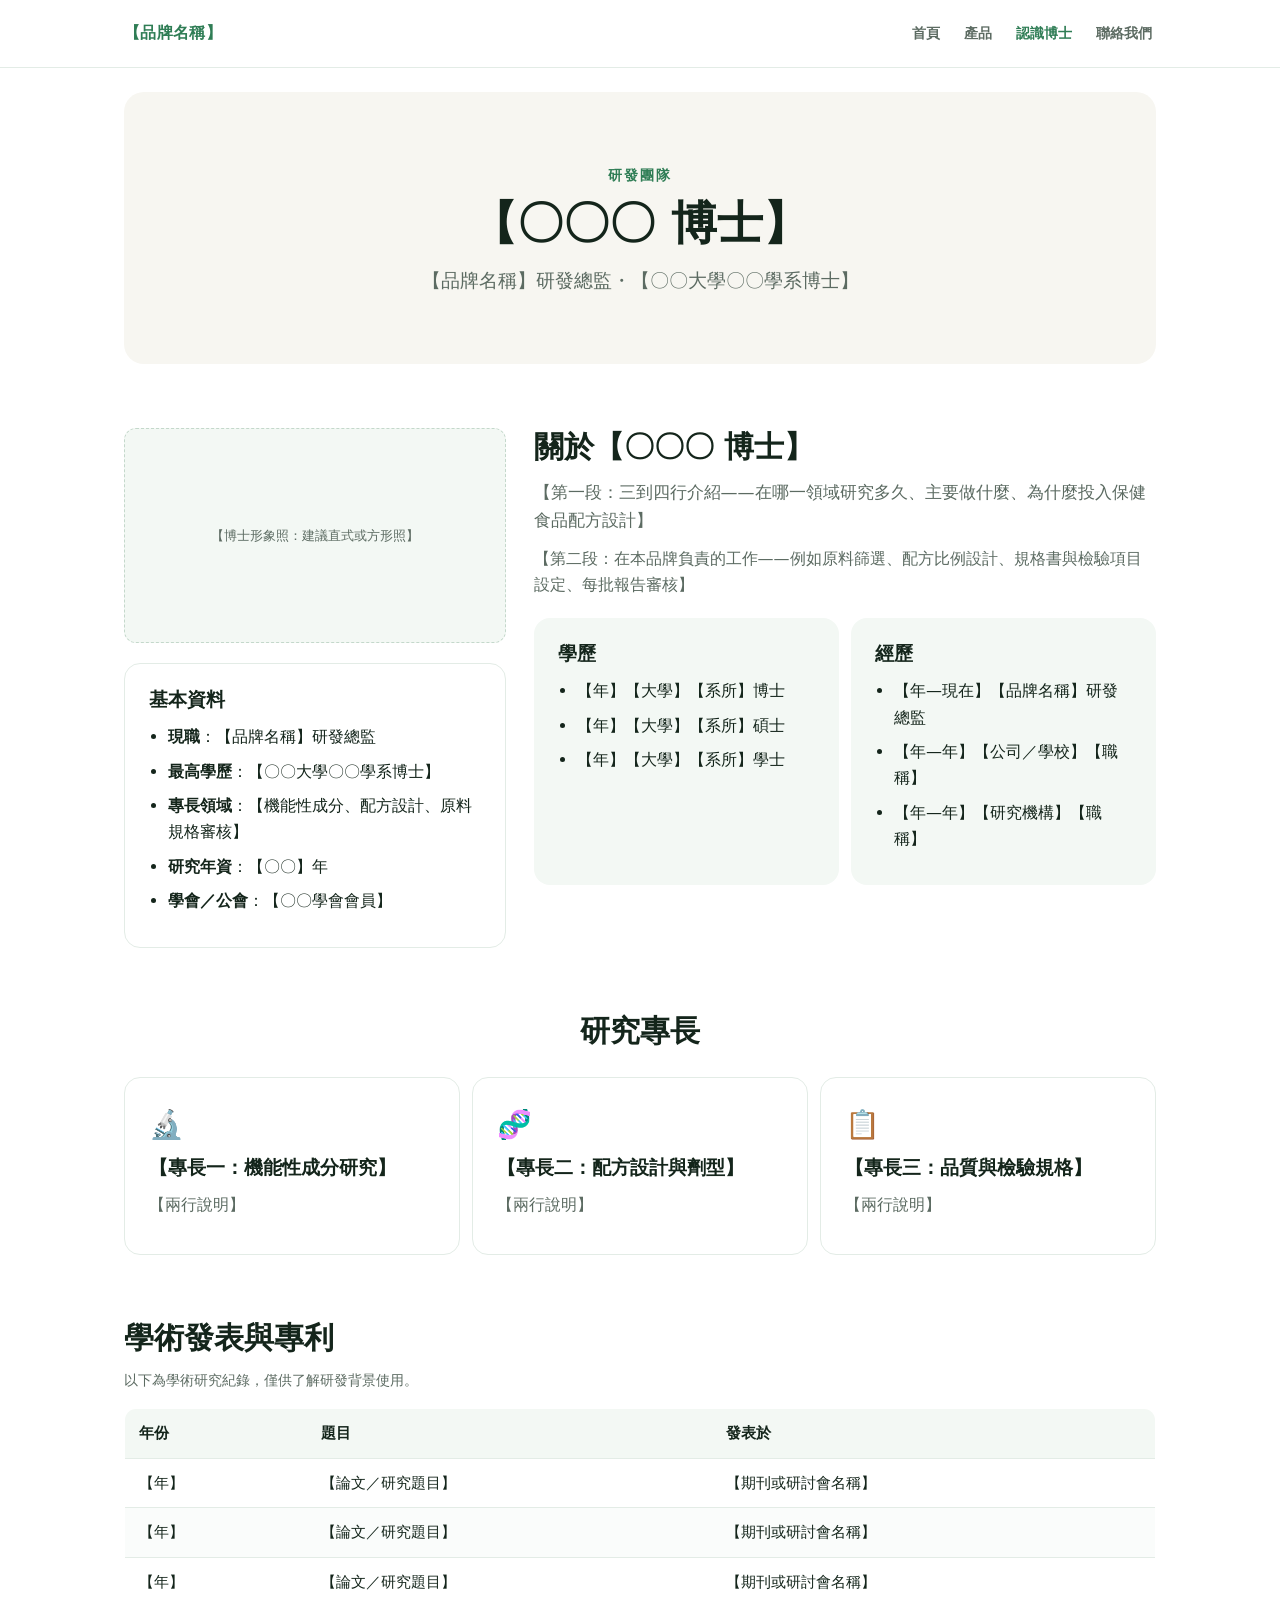
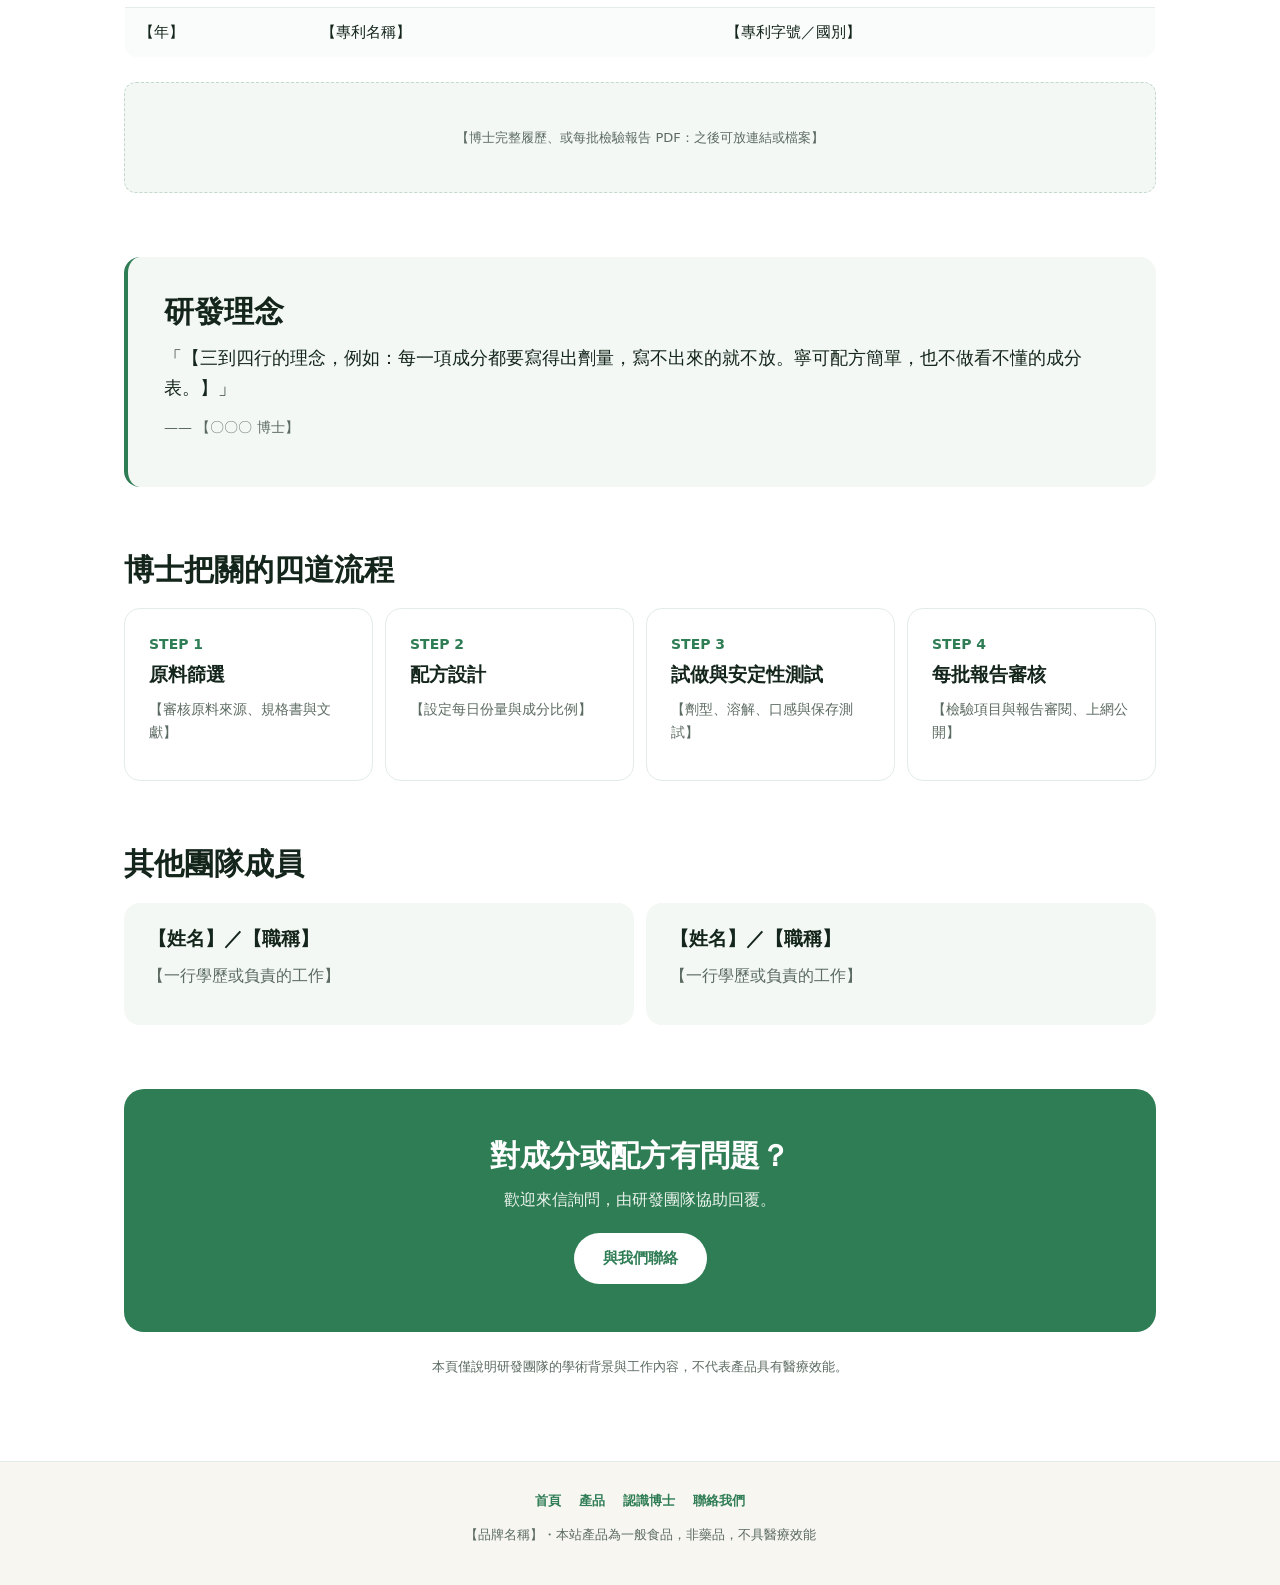
==== about/index.html @ d9c58784 "update page" ====
<!DOCTYPE html>
<html lang="zh-Hant">
<head>
  <meta charset="utf-8" />
  <meta name="viewport" content="width=device-width, initial-scale=1" />
  <title>【〇〇〇 博士】｜【品牌名稱】研發團隊</title>
  <meta name="description" content="認識研發總監與配方把關流程。" />
  <link rel="stylesheet" href="../assets/css/site.css" />
</head>
<body>
  <header class="site-header">
    <div class="site-header-inner">
      <a class="brand" href="../"><span>【品牌名稱】</span></a>
      <nav class="nav" aria-label="主要選單">
        <a href="../">首頁</a>
        <a href="../products/">產品</a>
        <a href="./" aria-current="page">認識博士</a>
        <a href="../contact/">聯絡我們</a>
      </nav>
    </div>
  </header>

  <main class="page">
    <section class="hero center" style="background:#f7f6f1">
      <p class="eyebrow">研發團隊</p>
      <h1>【〇〇〇 博士】</h1>
      <p class="lead">【品牌名稱】研發總監・【〇〇大學〇〇學系博士】</p>
    </section>

    <section class="section split-about split">
      <div>
        <div class="placeholder portrait">【博士形象照：建議直式或方形照】</div>
        <div class="card" style="margin-top:20px">
          <h3>基本資料</h3>
          <ul>
            <li><strong>現職</strong>：【品牌名稱】研發總監</li>
            <li><strong>最高學歷</strong>：【〇〇大學〇〇學系博士】</li>
            <li><strong>專長領域</strong>：【機能性成分、配方設計、原料規格審核】</li>
            <li><strong>研究年資</strong>：【〇〇】年</li>
            <li><strong>學會／公會</strong>：【〇〇學會會員】</li>
          </ul>
        </div>
      </div>
      <div>
        <h2>關於【〇〇〇 博士】</h2>
        <p class="muted" style="font-size:17px">【第一段：三到四行介紹——在哪一領域研究多久、主要做什麼、為什麼投入保健食品配方設計】</p>
        <p class="muted">【第二段：在本品牌負責的工作——例如原料篩選、配方比例設計、規格書與檢驗項目設定、每批報告審核】</p>
        <div class="grid-2" style="margin-top:20px">
          <div class="card-soft">
            <h3>學歷</h3>
            <ul>
              <li>【年】【大學】【系所】博士</li>
              <li>【年】【大學】【系所】碩士</li>
              <li>【年】【大學】【系所】學士</li>
            </ul>
          </div>
          <div class="card-soft">
            <h3>經歷</h3>
            <ul>
              <li>【年—現在】【品牌名稱】研發總監</li>
              <li>【年—年】【公司／學校】【職稱】</li>
              <li>【年—年】【研究機構】【職稱】</li>
            </ul>
          </div>
        </div>
      </div>
    </section>

    <section class="section">
      <div class="section-head">
        <h2>研究專長</h2>
      </div>
      <div class="grid-3">
        <article class="card">
          <p class="icon-lg">🔬</p>
          <h3>【專長一：機能性成分研究】</h3>
          <p class="muted">【兩行說明】</p>
        </article>
        <article class="card">
          <p class="icon-lg">🧬</p>
          <h3>【專長二：配方設計與劑型】</h3>
          <p class="muted">【兩行說明】</p>
        </article>
        <article class="card">
          <p class="icon-lg">📋</p>
          <h3>【專長三：品質與檢驗規格】</h3>
          <p class="muted">【兩行說明】</p>
        </article>
      </div>
    </section>

    <section class="section">
      <h2>學術發表與專利</h2>
      <p class="meta">以下為學術研究紀錄，僅供了解研發背景使用。</p>
      <div class="table-wrap">
        <table>
          <thead><tr><th>年份</th><th>題目</th><th>發表於</th></tr></thead>
          <tbody>
            <tr><td>【年】</td><td>【論文／研究題目】</td><td>【期刊或研討會名稱】</td></tr>
            <tr><td>【年】</td><td>【論文／研究題目】</td><td>【期刊或研討會名稱】</td></tr>
            <tr><td>【年】</td><td>【論文／研究題目】</td><td>【期刊或研討會名稱】</td></tr>
            <tr><td>【年】</td><td>【專利名稱】</td><td>【專利字號／國別】</td></tr>
          </tbody>
        </table>
      </div>
      <div class="placeholder">【博士完整履歷、或每批檢驗報告 PDF：之後可放連結或檔案】</div>
    </section>

    <section class="section idea">
      <h2>研發理念</h2>
      <blockquote>「【三到四行的理念，例如：每一項成分都要寫得出劑量，寫不出來的就不放。寧可配方簡單，也不做看不懂的成分表。】」</blockquote>
      <p class="meta">—— 【〇〇〇 博士】</p>
    </section>

    <section class="section">
      <h2>博士把關的四道流程</h2>
      <div class="grid-4" style="margin-top:20px">
        <article class="card">
          <p class="step-label">STEP 1</p>
          <h3>原料篩選</h3>
          <p class="meta">【審核原料來源、規格書與文獻】</p>
        </article>
        <article class="card">
          <p class="step-label">STEP 2</p>
          <h3>配方設計</h3>
          <p class="meta">【設定每日份量與成分比例】</p>
        </article>
        <article class="card">
          <p class="step-label">STEP 3</p>
          <h3>試做與安定性測試</h3>
          <p class="meta">【劑型、溶解、口感與保存測試】</p>
        </article>
        <article class="card">
          <p class="step-label">STEP 4</p>
          <h3>每批報告審核</h3>
          <p class="meta">【檢驗項目與報告審閱、上網公開】</p>
        </article>
      </div>
    </section>

    <section class="section">
      <h2>其他團隊成員</h2>
      <div class="grid-2" style="margin-top:20px">
        <article class="card-soft">
          <h3>【姓名】／【職稱】</h3>
          <p class="muted">【一行學歷或負責的工作】</p>
        </article>
        <article class="card-soft">
          <h3>【姓名】／【職稱】</h3>
          <p class="muted">【一行學歷或負責的工作】</p>
        </article>
      </div>
    </section>

    <section class="cta">
      <h2>對成分或配方有問題？</h2>
      <p>歡迎來信詢問，由研發團隊協助回覆。</p>
      <a class="btn btn-light" href="../contact/">與我們聯絡</a>
    </section>

    <p class="legal">本頁僅說明研發團隊的學術背景與工作內容，不代表產品具有醫療效能。</p>
  </main>

  <footer class="site-footer">
    <nav aria-label="頁尾選單">
      <a href="../">首頁</a>
      <a href="../products/">產品</a>
      <a href="./">認識博士</a>
      <a href="../contact/">聯絡我們</a>
    </nav>
    <p>【品牌名稱】・本站產品為一般食品，非藥品，不具醫療效能</p>
  </footer>
</body>
</html>
---- assets/css/site.css ----
:root {
  --green: #2f7d55;
  --green-soft: #e8f1ea;
  --text: #14251b;
  --muted: #5c6b62;
  --bg: #f3f8f4;
  --sand: #f7f6f1;
  --card: #ffffff;
  --border: #e3ece6;
  --dashed: #c4d8cb;
  --accent: #e0a33a;
  --white: #ffffff;
  --radius: 16px;
  --radius-lg: 20px;
  --max: 1080px;
}

* { box-sizing: border-box; }
html { scroll-behavior: smooth; }
body {
  margin: 0;
  font-family: system-ui, -apple-system, "Segoe UI", "Noto Sans TC", "PingFang TC", "Microsoft JhengHei", sans-serif;
  color: var(--text);
  background: var(--white);
  line-height: 1.65;
  font-size: 16px;
}
img { max-width: 100%; height: auto; display: block; }
a { color: var(--green); }

.site-header {
  position: sticky;
  top: 0;
  z-index: 50;
  background: rgba(255,255,255,0.92);
  backdrop-filter: blur(10px);
  border-bottom: 1px solid var(--border);
}
.site-header-inner {
  max-width: var(--max);
  margin: 0 auto;
  padding: 14px 24px;
  display: flex;
  align-items: center;
  justify-content: space-between;
  gap: 16px;
}
.brand {
  font-weight: 700;
  color: var(--text);
  text-decoration: none;
  letter-spacing: 0.02em;
}
.brand span { color: var(--green); }
.nav {
  display: flex;
  flex-wrap: wrap;
  gap: 8px 16px;
  justify-content: flex-end;
}
.nav a {
  text-decoration: none;
  color: var(--muted);
  font-weight: 600;
  font-size: 14px;
  padding: 8px 4px;
}
.nav a:hover,
.nav a[aria-current="page"] { color: var(--green); }

.page {
  max-width: var(--max);
  margin: 0 auto;
  padding: 24px 24px 72px;
}

.eyebrow {
  font-size: 14px;
  font-weight: 700;
  letter-spacing: 2px;
  color: var(--green);
  margin: 0 0 8px;
}
.center { text-align: center; }
.muted { color: var(--muted); }
.lead { font-size: 18px; color: var(--muted); }

h1, h2, h3 { line-height: 1.25; margin: 0 0 12px; }
h1 { font-size: clamp(32px, 5vw, 46px); color: var(--text); }
h2 { font-size: clamp(24px, 3.5vw, 30px); }
h3 { font-size: 19px; }
p { margin: 0 0 12px; }
ul { margin: 0; padding-left: 1.2em; }
li { margin: 0 0 8px; }

.hero {
  background: var(--bg);
  border-radius: var(--radius-lg);
  padding: 72px 24px 56px;
  margin-bottom: 48px;
}
.hero .lead { font-size: 19px; max-width: 42rem; margin-left: auto; margin-right: auto; }

.btn-row {
  display: flex;
  flex-wrap: wrap;
  gap: 12px;
  justify-content: center;
  margin: 24px 0 0;
}
.btn {
  display: inline-flex;
  align-items: center;
  justify-content: center;
  min-height: 44px;
  padding: 12px 28px;
  border-radius: 999px;
  text-decoration: none;
  font-weight: 700;
  font-size: 15px;
  border: 1px solid transparent;
  cursor: pointer;
  transition: transform .15s ease, background .15s ease;
}
.btn:hover { transform: translateY(-1px); }
.btn-primary {
  background: var(--green);
  color: var(--white);
}
.btn-primary:hover { background: #276b49; color: var(--white); }
.btn-outline {
  background: transparent;
  color: var(--green);
  border-color: var(--green);
}
.btn-outline:hover { background: var(--green-soft); }
.btn-light {
  background: var(--white);
  color: var(--green);
}

.trust-grid,
.grid-3,
.grid-4,
.grid-2 {
  display: grid;
  gap: 12px;
}
.trust-grid { grid-template-columns: repeat(4, 1fr); margin-top: 36px; }
.grid-3 { grid-template-columns: repeat(3, 1fr); }
.grid-4 { grid-template-columns: repeat(4, 1fr); }
.grid-2 { grid-template-columns: repeat(2, 1fr); }

.card {
  background: var(--card);
  border: 1px solid var(--border);
  border-radius: var(--radius);
  padding: 24px;
}
.card-soft {
  background: var(--bg);
  border: none;
  border-radius: var(--radius);
  padding: 24px;
}
.card-sand {
  background: var(--sand);
  border-radius: var(--radius-lg);
  padding: 36px;
}
.mini-card {
  background: var(--white);
  border: 1px solid var(--border);
  border-radius: 12px;
  padding: 18px 12px;
  text-align: center;
}
.mini-card .icon { font-size: 22px; margin: 0 0 8px; }
.mini-card p { margin: 0; font-size: 14px; font-weight: 600; }

.section { margin: 64px 0; }
.section-head { text-align: center; margin-bottom: 28px; }
.section-head p { margin: 0 auto; max-width: 36rem; }

.icon-lg { font-size: 28px; margin: 0 0 8px; }
.price {
  color: var(--green);
  font-size: 18px;
  font-weight: 700;
  margin: 12px 0;
}
.price-lg { font-size: 20px; }
.meta { font-size: 14px; color: var(--muted); }

.placeholder {
  background: var(--bg);
  border: 1px dashed var(--dashed);
  border-radius: 12px;
  padding: 44px 16px;
  text-align: center;
  color: var(--muted);
  font-size: 13px;
  margin-bottom: 16px;
}
.placeholder.tall { padding: 72px 16px; }
.placeholder.portrait { padding: 96px 16px; }

.split {
  display: grid;
  grid-template-columns: 0.9fr 1.1fr;
  gap: 28px;
  align-items: center;
}
.split-reverse { grid-template-columns: 1.1fr 0.9fr; }
.split-about { grid-template-columns: 0.38fr 0.62fr; align-items: start; }
.split-contact { grid-template-columns: 0.58fr 0.42fr; align-items: start; }

.quote-box {
  background: var(--white);
  border-left: 4px solid var(--green);
  border-radius: 12px;
  padding: 18px 22px;
  margin: 18px 0;
}
.quote-box p { margin: 0; font-size: 17px; }

.cta {
  background: var(--green);
  color: var(--white);
  border-radius: var(--radius-lg);
  padding: 48px 24px;
  text-align: center;
}
.cta h2 { color: var(--white); }
.cta p { color: #e8f1ea; margin: 0 auto 20px; max-width: 32rem; }

.note {
  background: var(--sand);
  border-left: 4px solid var(--accent);
  border-radius: 14px;
  padding: 26px 30px;
}
.idea {
  background: var(--bg);
  border-left: 4px solid var(--green);
  border-radius: 16px;
  padding: 36px;
}
.idea blockquote {
  margin: 0 0 12px;
  font-size: 18px;
  line-height: 1.7;
  border: 0;
  padding: 0;
}

table {
  width: 100%;
  border-collapse: collapse;
  overflow: hidden;
  border-radius: 12px;
  border: 1px solid var(--border);
  background: var(--white);
  font-size: 15px;
}
th, td {
  padding: 12px 14px;
  border-bottom: 1px solid var(--border);
  text-align: left;
  vertical-align: top;
}
th {
  background: var(--bg);
  color: var(--text);
  font-weight: 700;
}
tr:nth-child(even) td { background: #fafcfb; }
tr:last-child td { border-bottom: none; }
.table-wrap { overflow-x: auto; margin: 16px 0 24px; }

details {
  border: 1px solid var(--border);
  border-radius: 12px;
  padding: 16px 20px;
  background: var(--white);
  margin-bottom: 12px;
}
summary {
  cursor: pointer;
  font-weight: 700;
  list-style: none;
}
summary::-webkit-details-marker { display: none; }
summary::after {
  content: "+";
  float: right;
  color: var(--green);
}
details[open] summary::after { content: "–"; }
details p { margin-top: 12px; color: var(--muted); }

.form-card { padding: 28px; }
.form-grid { display: grid; gap: 14px; }
label {
  display: grid;
  gap: 6px;
  font-size: 14px;
  font-weight: 600;
  color: var(--text);
}
input, select, textarea {
  width: 100%;
  min-height: 44px;
  padding: 10px 12px;
  border: 1px solid var(--border);
  border-radius: 10px;
  font: inherit;
  color: var(--text);
  background: var(--white);
}
textarea { min-height: 120px; resize: vertical; }
input:focus, select:focus, textarea:focus {
  outline: 2px solid rgba(47,125,85,.25);
  border-color: var(--green);
}
.form-hint {
  font-size: 13px;
  color: var(--muted);
  font-weight: 400;
  margin-top: 4px;
}

.step-label {
  color: var(--green);
  font-size: 14px;
  font-weight: 700;
  margin: 0 0 6px;
}
.legal {
  text-align: center;
  font-size: 13px;
  color: var(--muted);
  margin-top: 24px;
}

.site-footer {
  border-top: 1px solid var(--border);
  background: var(--sand);
  padding: 28px 24px;
  text-align: center;
  color: var(--muted);
  font-size: 13px;
}
.site-footer a { color: var(--green); text-decoration: none; font-weight: 600; }
.site-footer nav {
  display: flex;
  flex-wrap: wrap;
  gap: 12px 18px;
  justify-content: center;
  margin-bottom: 12px;
}

@media (max-width: 900px) {
  .trust-grid,
  .grid-3,
  .grid-4,
  .split,
  .split-reverse,
  .split-about,
  .split-contact {
    grid-template-columns: 1fr;
  }
  .grid-2 { grid-template-columns: 1fr; }
}

@media (max-width: 640px) {
  .site-header-inner { flex-direction: column; align-items: flex-start; }
  .nav { justify-content: flex-start; }
  .hero { padding: 48px 18px 40px; }
  .page { padding: 16px 16px 56px; }
  .card-sand, .idea, .note { padding: 24px 18px; }
  .btn-row { justify-content: stretch; }
  .btn { width: 100%; }
}

@media (prefers-reduced-motion: reduce) {
  html { scroll-behavior: auto; }
  .btn { transition: none; }
}
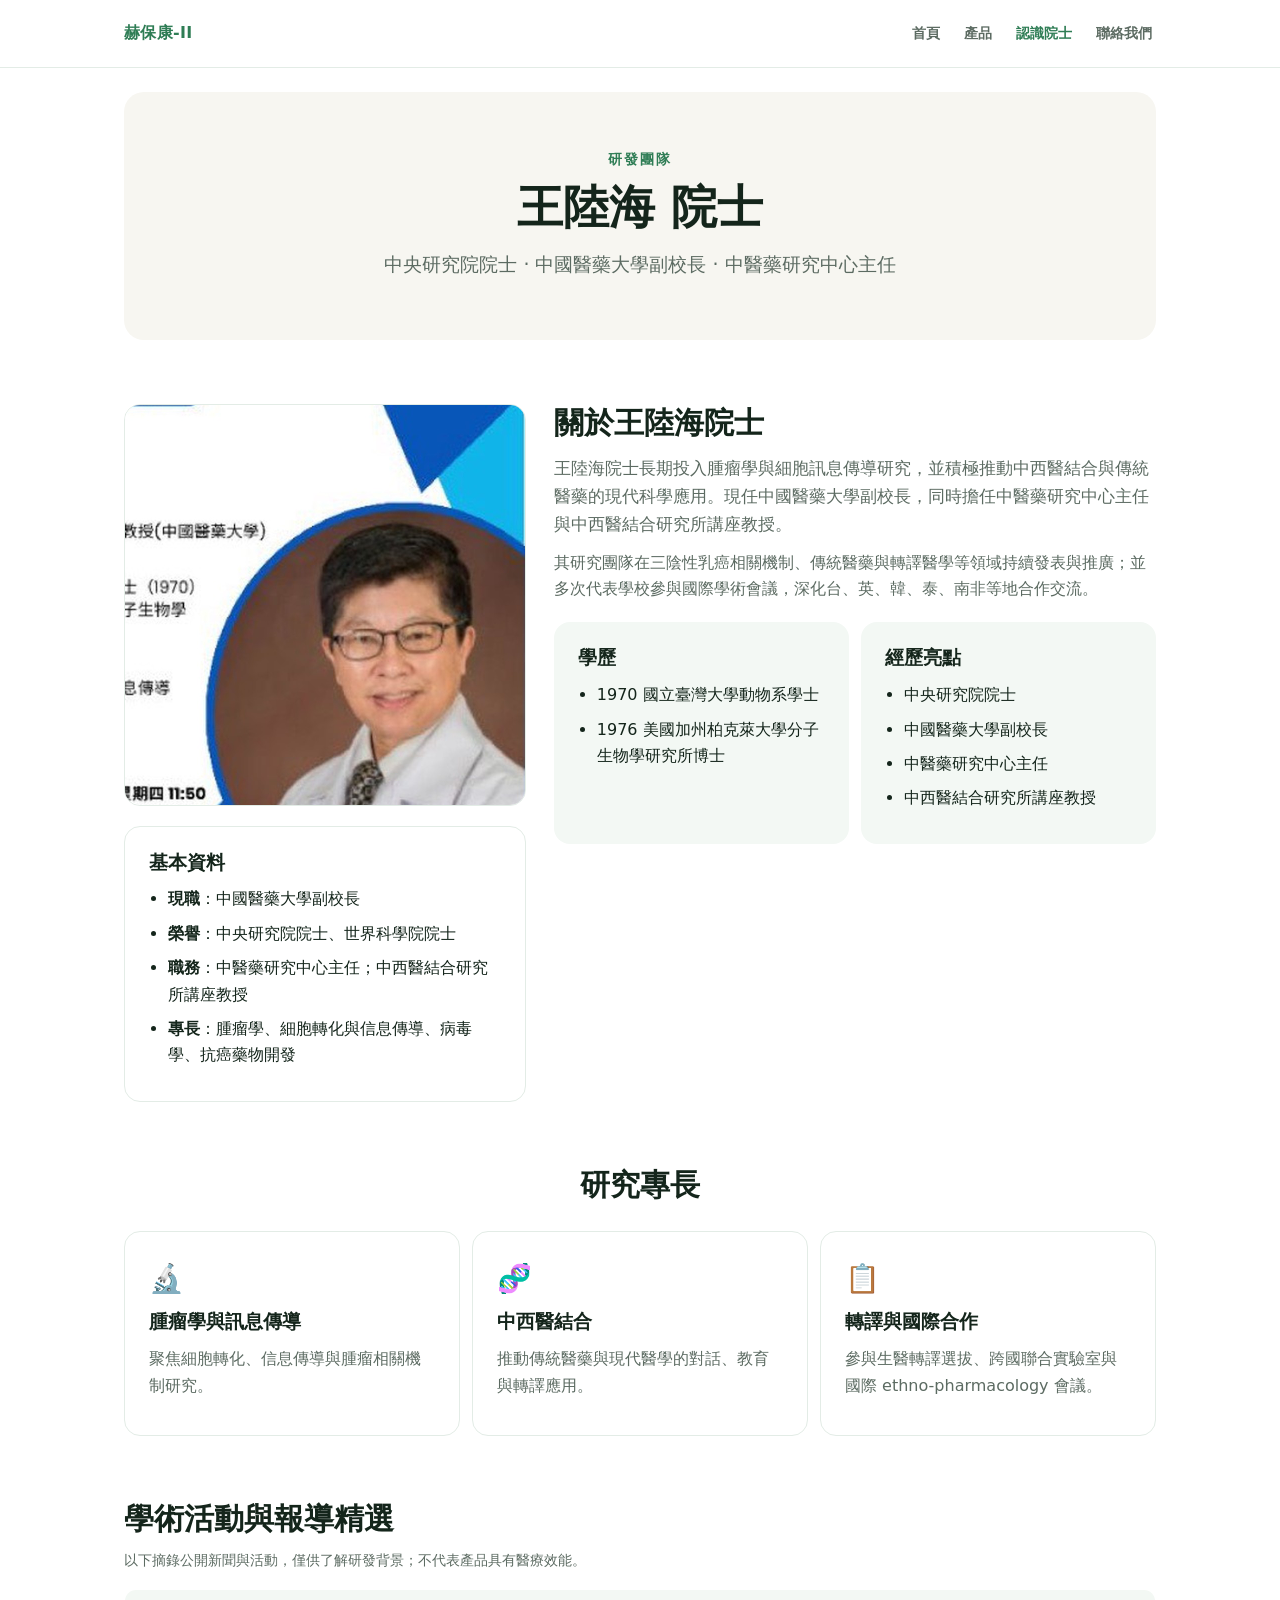
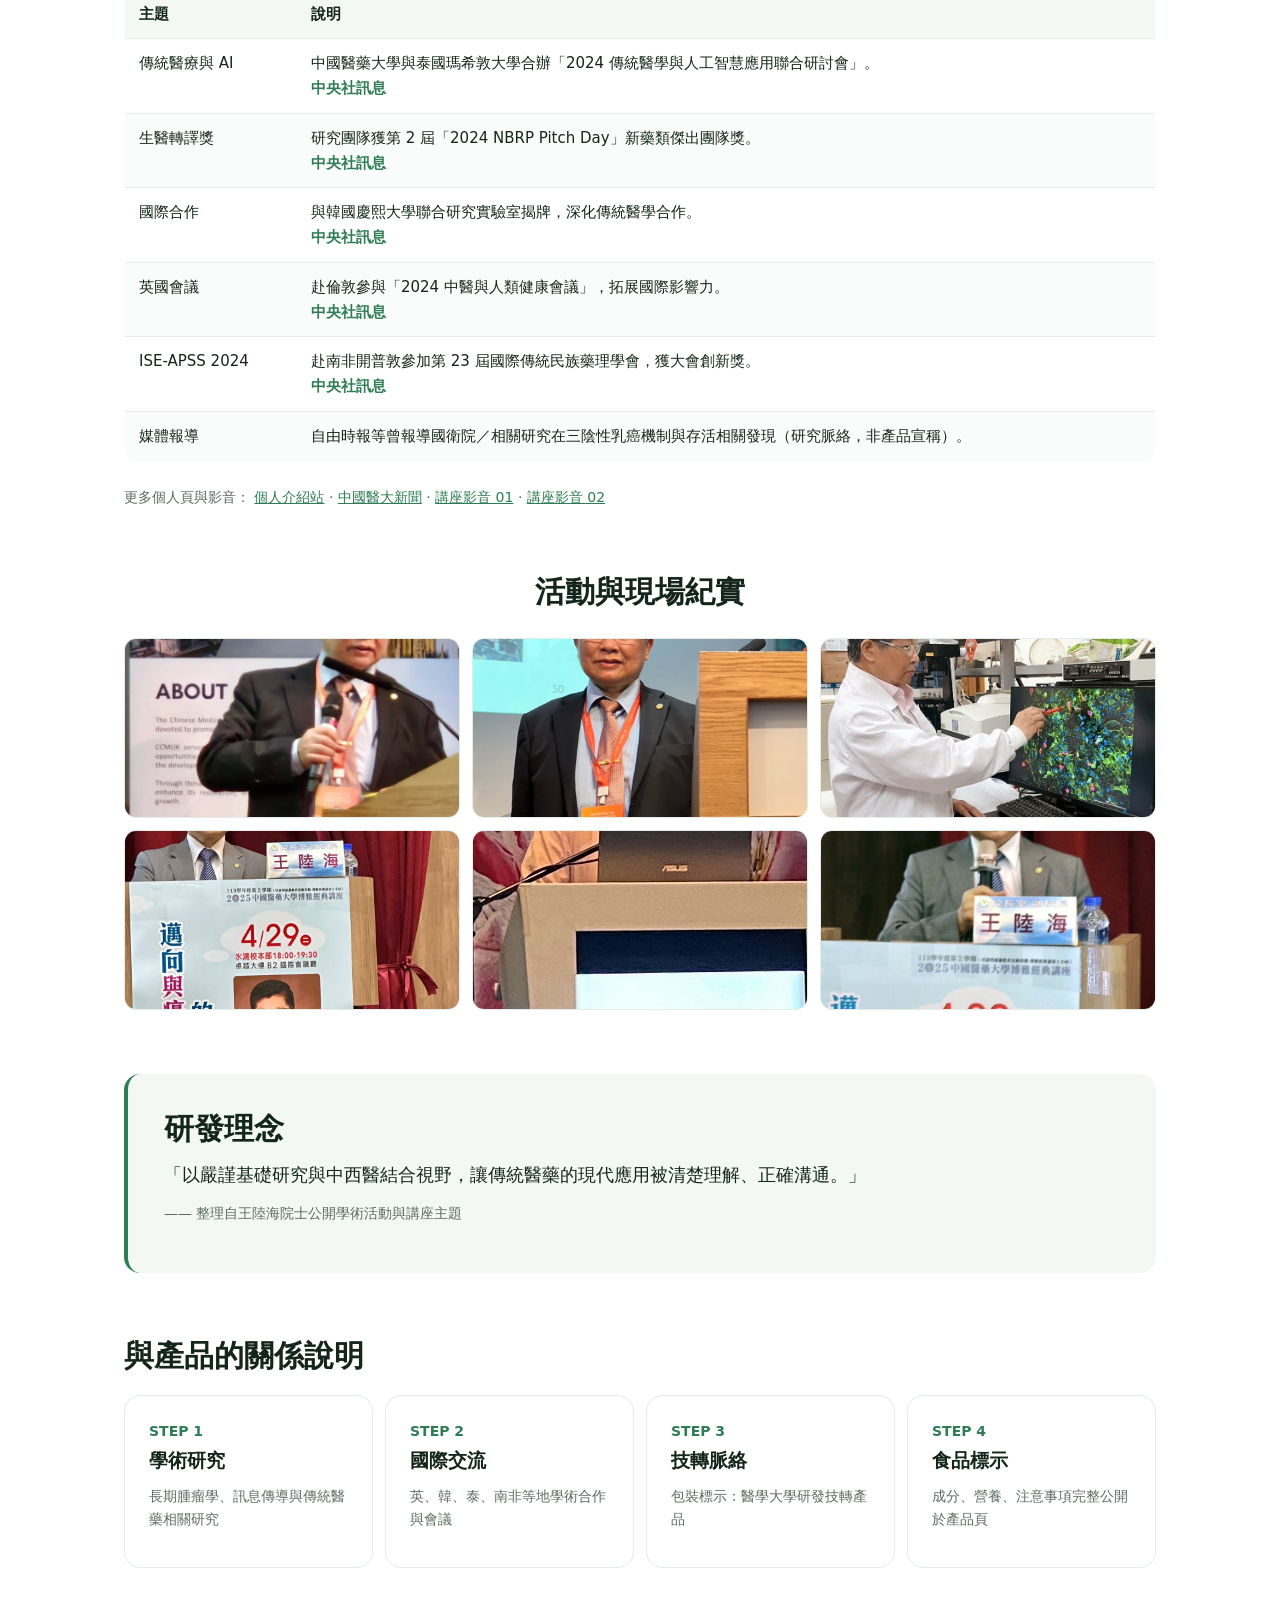
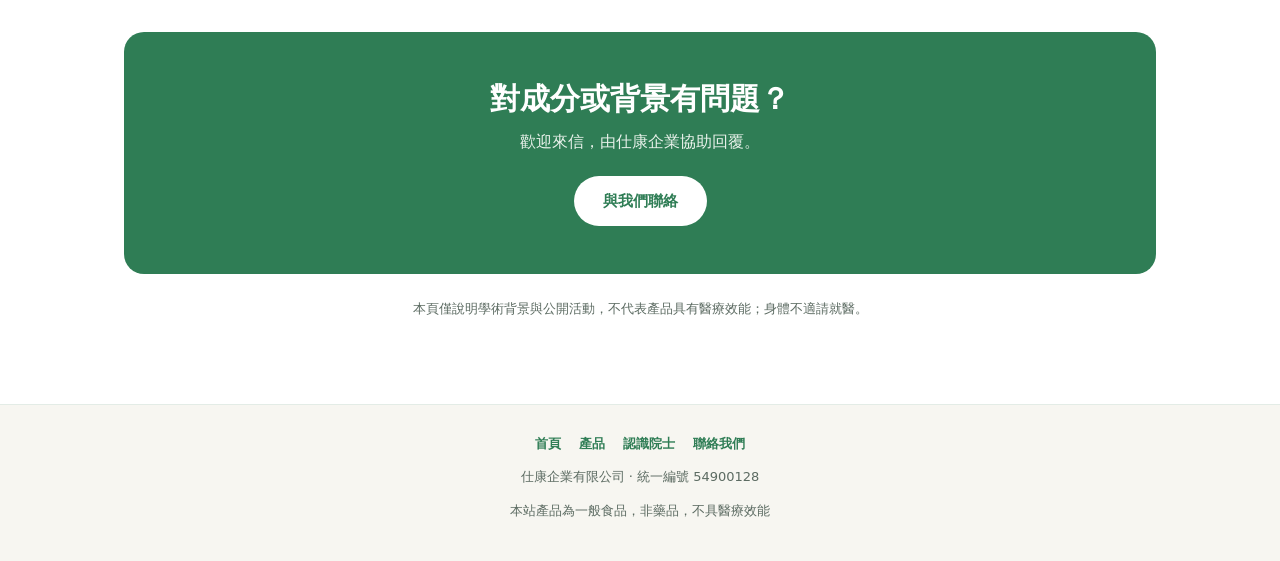
==== commit 4c0d60b5: "update site" ====
--- a/about/index.html
+++ b/about/index.html
@@ -3,18 +3,18 @@
 <head>
   <meta charset="utf-8" />
   <meta name="viewport" content="width=device-width, initial-scale=1" />
-  <title>【〇〇〇 博士】｜【品牌名稱】研發團隊</title>
-  <meta name="description" content="認識研發總監與配方把關流程。" />
+  <title>王陸海院士｜赫保康-II 研發背景</title>
+  <meta name="description" content="認識中央研究院院士、中國醫藥大學副校長王陸海：學經歷、專長與國際學術交流。" />
   <link rel="stylesheet" href="../assets/css/site.css" />
 </head>
 <body>
   <header class="site-header">
     <div class="site-header-inner">
-      <a class="brand" href="../"><span>【品牌名稱】</span></a>
+      <a class="brand" href="../"><span>赫保康-II</span></a>
       <nav class="nav" aria-label="主要選單">
         <a href="../">首頁</a>
         <a href="../products/">產品</a>
-        <a href="./" aria-current="page">認識博士</a>
+        <a href="./" aria-current="page">認識院士</a>
         <a href="../contact/">聯絡我們</a>
       </nav>
     </div>
@@ -23,43 +23,42 @@
   <main class="page">
     <section class="hero center" style="background:#f7f6f1">
       <p class="eyebrow">研發團隊</p>
-      <h1>【〇〇〇 博士】</h1>
-      <p class="lead">【品牌名稱】研發總監・【〇〇大學〇〇學系博士】</p>
+      <h1>王陸海 院士</h1>
+      <p class="lead">中央研究院院士 · 中國醫藥大學副校長 · 中醫藥研究中心主任</p>
     </section>
 
     <section class="section split-about split">
       <div>
-        <div class="placeholder portrait">【博士形象照：建議直式或方形照】</div>
+        <img class="avatar" src="../assets/images/wang-headshot.jpg" alt="王陸海院士肖像" />
         <div class="card" style="margin-top:20px">
           <h3>基本資料</h3>
           <ul>
-            <li><strong>現職</strong>：【品牌名稱】研發總監</li>
-            <li><strong>最高學歷</strong>：【〇〇大學〇〇學系博士】</li>
-            <li><strong>專長領域</strong>：【機能性成分、配方設計、原料規格審核】</li>
-            <li><strong>研究年資</strong>：【〇〇】年</li>
-            <li><strong>學會／公會</strong>：【〇〇學會會員】</li>
+            <li><strong>現職</strong>：中國醫藥大學副校長</li>
+            <li><strong>榮譽</strong>：中央研究院院士、世界科學院院士</li>
+            <li><strong>職務</strong>：中醫藥研究中心主任；中西醫結合研究所講座教授</li>
+            <li><strong>專長</strong>：腫瘤學、細胞轉化與信息傳導、病毒學、抗癌藥物開發</li>
           </ul>
         </div>
       </div>
       <div>
-        <h2>關於【〇〇〇 博士】</h2>
-        <p class="muted" style="font-size:17px">【第一段：三到四行介紹——在哪一領域研究多久、主要做什麼、為什麼投入保健食品配方設計】</p>
-        <p class="muted">【第二段：在本品牌負責的工作——例如原料篩選、配方比例設計、規格書與檢驗項目設定、每批報告審核】</p>
+        <h2>關於王陸海院士</h2>
+        <p class="muted" style="font-size:17px">王陸海院士長期投入腫瘤學與細胞訊息傳導研究，並積極推動中西醫結合與傳統醫藥的現代科學應用。現任中國醫藥大學副校長，同時擔任中醫藥研究中心主任與中西醫結合研究所講座教授。</p>
+        <p class="muted">其研究團隊在三陰性乳癌相關機制、傳統醫藥與轉譯醫學等領域持續發表與推廣；並多次代表學校參與國際學術會議，深化台、英、韓、泰、南非等地合作交流。</p>
         <div class="grid-2" style="margin-top:20px">
           <div class="card-soft">
             <h3>學歷</h3>
             <ul>
-              <li>【年】【大學】【系所】博士</li>
-              <li>【年】【大學】【系所】碩士</li>
-              <li>【年】【大學】【系所】學士</li>
+              <li>1970 國立臺灣大學動物系學士</li>
+              <li>1976 美國加州柏克萊大學分子生物學研究所博士</li>
             </ul>
           </div>
           <div class="card-soft">
-            <h3>經歷</h3>
+            <h3>經歷亮點</h3>
             <ul>
-              <li>【年—現在】【品牌名稱】研發總監</li>
-              <li>【年—年】【公司／學校】【職稱】</li>
-              <li>【年—年】【研究機構】【職稱】</li>
+              <li>中央研究院院士</li>
+              <li>中國醫藥大學副校長</li>
+              <li>中醫藥研究中心主任</li>
+              <li>中西醫結合研究所講座教授</li>
             </ul>
           </div>
         </div>
@@ -73,102 +72,126 @@
       <div class="grid-3">
         <article class="card">
           <p class="icon-lg">🔬</p>
-          <h3>【專長一：機能性成分研究】</h3>
-          <p class="muted">【兩行說明】</p>
+          <h3>腫瘤學與訊息傳導</h3>
+          <p class="muted">聚焦細胞轉化、信息傳導與腫瘤相關機制研究。</p>
         </article>
         <article class="card">
           <p class="icon-lg">🧬</p>
-          <h3>【專長二：配方設計與劑型】</h3>
-          <p class="muted">【兩行說明】</p>
+          <h3>中西醫結合</h3>
+          <p class="muted">推動傳統醫藥與現代醫學的對話、教育與轉譯應用。</p>
         </article>
         <article class="card">
           <p class="icon-lg">📋</p>
-          <h3>【專長三：品質與檢驗規格】</h3>
-          <p class="muted">【兩行說明】</p>
+          <h3>轉譯與國際合作</h3>
+          <p class="muted">參與生醫轉譯選拔、跨國聯合實驗室與國際 ethno-pharmacology 會議。</p>
         </article>
       </div>
     </section>
 
     <section class="section">
-      <h2>學術發表與專利</h2>
-      <p class="meta">以下為學術研究紀錄，僅供了解研發背景使用。</p>
+      <h2>學術活動與報導精選</h2>
+      <p class="meta">以下摘錄公開新聞與活動，僅供了解研發背景；不代表產品具有醫療效能。</p>
       <div class="table-wrap">
-        <table>
-          <thead><tr><th>年份</th><th>題目</th><th>發表於</th></tr></thead>
+        <table class="news-list">
+          <thead><tr><th>主題</th><th>說明</th></tr></thead>
           <tbody>
-            <tr><td>【年】</td><td>【論文／研究題目】</td><td>【期刊或研討會名稱】</td></tr>
-            <tr><td>【年】</td><td>【論文／研究題目】</td><td>【期刊或研討會名稱】</td></tr>
-            <tr><td>【年】</td><td>【論文／研究題目】</td><td>【期刊或研討會名稱】</td></tr>
-            <tr><td>【年】</td><td>【專利名稱】</td><td>【專利字號／國別】</td></tr>
+            <tr>
+              <td>傳統醫療與 AI</td>
+              <td>中國醫藥大學與泰國瑪希敦大學合辦「2024 傳統醫學與人工智慧應用聯合研討會」。<br /><a href="https://www.cna.com.tw/Postwrite/Chi/384359" target="_blank" rel="noopener">中央社訊息</a></td>
+            </tr>
+            <tr>
+              <td>生醫轉譯獎</td>
+              <td>研究團隊獲第 2 屆「2024 NBRP Pitch Day」新藥類傑出團隊獎。<br /><a href="https://www.cna.com.tw/Postwrite/Chi/388078" target="_blank" rel="noopener">中央社訊息</a></td>
+            </tr>
+            <tr>
+              <td>國際合作</td>
+              <td>與韓國慶熙大學聯合研究實驗室揭牌，深化傳統醫學合作。<br /><a href="https://www.cna.com.tw/Postwrite/Chi/386636" target="_blank" rel="noopener">中央社訊息</a></td>
+            </tr>
+            <tr>
+              <td>英國會議</td>
+              <td>赴倫敦參與「2024 中醫與人類健康會議」，拓展國際影響力。<br /><a href="https://www.cna.com.tw/Postwrite/Chi/385930" target="_blank" rel="noopener">中央社訊息</a></td>
+            </tr>
+            <tr>
+              <td>ISE-APSS 2024</td>
+              <td>赴南非開普敦參加第 23 屆國際傳統民族藥理學會，獲大會創新獎。<br /><a href="https://www.cna.com.tw/Postwrite/Chi/385922" target="_blank" rel="noopener">中央社訊息</a></td>
+            </tr>
+            <tr>
+              <td>媒體報導</td>
+              <td>自由時報等曾報導國衛院／相關研究在三陰性乳癌機制與存活相關發現（研究脈絡，非產品宣稱）。</td>
+            </tr>
           </tbody>
         </table>
       </div>
-      <div class="placeholder">【博士完整履歷、或每批檢驗報告 PDF：之後可放連結或檔案】</div>
+      <p class="meta">更多個人頁與影音：
+        <a href="https://vincent91081876.github.io/LU-HAI-WANG-President-/" target="_blank" rel="noopener">個人介紹站</a> ·
+        <a href="https://www.cmu.edu.tw/news_detail.php?id=5800" target="_blank" rel="noopener">中國醫大新聞</a> ·
+        <a href="https://youtu.be/7N4gMGYhV_s" target="_blank" rel="noopener">講座影音 01</a> ·
+        <a href="https://youtu.be/rT8ajuXK6Fo" target="_blank" rel="noopener">講座影音 02</a>
+      </p>
+    </section>
+
+    <section class="section">
+      <div class="section-head"><h2>活動與現場紀實</h2></div>
+      <div class="photo-grid">
+        <img src="../assets/images/wang-speak.jpg" alt="國際會議演講" />
+        <img src="../assets/images/wang-portrait.jpg" alt="會議現場合影" />
+        <img src="../assets/images/wang-lab.jpg" alt="實驗室研究" />
+        <img src="../assets/images/wang-lecture.jpg" alt="博雅經典講座" />
+        <img src="../assets/images/wang-cape.jpg" alt="ISE-APSS 2024 開普敦" />
+        <img src="../assets/images/wang-mic.jpg" alt="校園講座演講" />
+      </div>
     </section>
 
     <section class="section idea">
       <h2>研發理念</h2>
-      <blockquote>「【三到四行的理念，例如：每一項成分都要寫得出劑量，寫不出來的就不放。寧可配方簡單，也不做看不懂的成分表。】」</blockquote>
-      <p class="meta">—— 【〇〇〇 博士】</p>
+      <blockquote>「以嚴謹基礎研究與中西醫結合視野，讓傳統醫藥的現代應用被清楚理解、正確溝通。」</blockquote>
+      <p class="meta">—— 整理自王陸海院士公開學術活動與講座主題</p>
     </section>
 
     <section class="section">
-      <h2>博士把關的四道流程</h2>
+      <h2>與產品的關係說明</h2>
       <div class="grid-4" style="margin-top:20px">
         <article class="card">
           <p class="step-label">STEP 1</p>
-          <h3>原料篩選</h3>
-          <p class="meta">【審核原料來源、規格書與文獻】</p>
+          <h3>學術研究</h3>
+          <p class="meta">長期腫瘤學、訊息傳導與傳統醫藥相關研究</p>
         </article>
         <article class="card">
           <p class="step-label">STEP 2</p>
-          <h3>配方設計</h3>
-          <p class="meta">【設定每日份量與成分比例】</p>
+          <h3>國際交流</h3>
+          <p class="meta">英、韓、泰、南非等地學術合作與會議</p>
         </article>
         <article class="card">
           <p class="step-label">STEP 3</p>
-          <h3>試做與安定性測試</h3>
-          <p class="meta">【劑型、溶解、口感與保存測試】</p>
+          <h3>技轉脈絡</h3>
+          <p class="meta">包裝標示：醫學大學研發技轉產品</p>
         </article>
         <article class="card">
           <p class="step-label">STEP 4</p>
-          <h3>每批報告審核</h3>
-          <p class="meta">【檢驗項目與報告審閱、上網公開】</p>
-        </article>
-      </div>
-    </section>
-
-    <section class="section">
-      <h2>其他團隊成員</h2>
-      <div class="grid-2" style="margin-top:20px">
-        <article class="card-soft">
-          <h3>【姓名】／【職稱】</h3>
-          <p class="muted">【一行學歷或負責的工作】</p>
-        </article>
-        <article class="card-soft">
-          <h3>【姓名】／【職稱】</h3>
-          <p class="muted">【一行學歷或負責的工作】</p>
+          <h3>食品標示</h3>
+          <p class="meta">成分、營養、注意事項完整公開於產品頁</p>
         </article>
       </div>
     </section>
 
     <section class="cta">
-      <h2>對成分或配方有問題？</h2>
-      <p>歡迎來信詢問，由研發團隊協助回覆。</p>
+      <h2>對成分或背景有問題？</h2>
+      <p>歡迎來信，由仕康企業協助回覆。</p>
       <a class="btn btn-light" href="../contact/">與我們聯絡</a>
     </section>
 
-    <p class="legal">本頁僅說明研發團隊的學術背景與工作內容，不代表產品具有醫療效能。</p>
+    <p class="legal">本頁僅說明學術背景與公開活動，不代表產品具有醫療效能；身體不適請就醫。</p>
   </main>
 
   <footer class="site-footer">
     <nav aria-label="頁尾選單">
       <a href="../">首頁</a>
       <a href="../products/">產品</a>
-      <a href="./">認識博士</a>
+      <a href="./">認識院士</a>
       <a href="../contact/">聯絡我們</a>
     </nav>
-    <p>【品牌名稱】・本站產品為一般食品，非藥品，不具醫療效能</p>
+    <p>仕康企業有限公司 · 統一編號 54900128</p>
+    <p>本站產品為一般食品，非藥品，不具醫療效能</p>
   </footer>
 </body>
 </html>
--- a/assets/css/site.css
+++ b/assets/css/site.css
@@ -32,7 +32,7 @@
   position: sticky;
   top: 0;
   z-index: 50;
-  background: rgba(255,255,255,0.92);
+  background: rgba(255,255,255,0.94);
   backdrop-filter: blur(10px);
   border-bottom: 1px solid var(--border);
 }
@@ -94,12 +94,21 @@
 li { margin: 0 0 8px; }
 
 .hero {
-  background: var(--bg);
+  background: linear-gradient(180deg, #f6faf7 0%, #eef6f1 100%);
   border-radius: var(--radius-lg);
-  padding: 72px 24px 56px;
+  padding: 56px 24px 48px;
   margin-bottom: 48px;
 }
 .hero .lead { font-size: 19px; max-width: 42rem; margin-left: auto; margin-right: auto; }
+.hero-product {
+  max-width: 520px;
+  margin: 28px auto 8px;
+  border-radius: 16px;
+  overflow: hidden;
+  box-shadow: 0 12px 40px rgba(20,37,27,.08);
+  background: #fff;
+}
+.hero-product img { width: 100%; }
 
 .btn-row {
   display: flex;
@@ -123,29 +132,16 @@
   transition: transform .15s ease, background .15s ease;
 }
 .btn:hover { transform: translateY(-1px); }
-.btn-primary {
-  background: var(--green);
-  color: var(--white);
-}
+.btn-primary { background: var(--green); color: var(--white); }
 .btn-primary:hover { background: #276b49; color: var(--white); }
-.btn-outline {
-  background: transparent;
-  color: var(--green);
-  border-color: var(--green);
-}
+.btn-outline { background: transparent; color: var(--green); border-color: var(--green); }
 .btn-outline:hover { background: var(--green-soft); }
-.btn-light {
-  background: var(--white);
-  color: var(--green);
-}
+.btn-light { background: var(--white); color: var(--green); }
 
 .trust-grid,
 .grid-3,
 .grid-4,
-.grid-2 {
-  display: grid;
-  gap: 12px;
-}
+.grid-2 { display: grid; gap: 12px; }
 .trust-grid { grid-template-columns: repeat(4, 1fr); margin-top: 36px; }
 .grid-3 { grid-template-columns: repeat(3, 1fr); }
 .grid-4 { grid-template-columns: repeat(4, 1fr); }
@@ -189,30 +185,33 @@
   font-weight: 700;
   margin: 12px 0;
 }
-.price-lg { font-size: 20px; }
+.price-lg { font-size: 22px; }
 .meta { font-size: 14px; color: var(--muted); }
 
-.placeholder {
-  background: var(--bg);
-  border: 1px dashed var(--dashed);
-  border-radius: 12px;
-  padding: 44px 16px;
-  text-align: center;
-  color: var(--muted);
-  font-size: 13px;
-  margin-bottom: 16px;
-}
-.placeholder.tall { padding: 72px 16px; }
-.placeholder.portrait { padding: 96px 16px; }
+.product-shot {
+  background: #fff;
+  border: 1px solid var(--border);
+  border-radius: 16px;
+  overflow: hidden;
+  box-shadow: 0 8px 28px rgba(20,37,27,.06);
+}
+.product-shot img { width: 100%; }
+.product-gallery {
+  display: grid;
+  grid-template-columns: repeat(2, 1fr);
+  gap: 12px;
+  margin-top: 16px;
+}
+.product-gallery .product-shot { min-height: 0; }
 
 .split {
   display: grid;
-  grid-template-columns: 0.9fr 1.1fr;
+  grid-template-columns: 0.95fr 1.05fr;
   gap: 28px;
   align-items: center;
 }
-.split-reverse { grid-template-columns: 1.1fr 0.9fr; }
-.split-about { grid-template-columns: 0.38fr 0.62fr; align-items: start; }
+.split-reverse { grid-template-columns: 1.05fr 0.95fr; }
+.split-about { grid-template-columns: 0.4fr 0.6fr; align-items: start; }
 .split-contact { grid-template-columns: 0.58fr 0.42fr; align-items: start; }
 
 .quote-box {
@@ -269,14 +268,52 @@
   text-align: left;
   vertical-align: top;
 }
-th {
-  background: var(--bg);
-  color: var(--text);
-  font-weight: 700;
-}
+th { background: var(--bg); color: var(--text); font-weight: 700; }
 tr:nth-child(even) td { background: #fafcfb; }
 tr:last-child td { border-bottom: none; }
 .table-wrap { overflow-x: auto; margin: 16px 0 24px; }
+
+.avatar {
+  width: 100%;
+  aspect-ratio: 1;
+  object-fit: cover;
+  border-radius: 16px;
+  border: 1px solid var(--border);
+}
+.photo-grid {
+  display: grid;
+  grid-template-columns: repeat(3, 1fr);
+  gap: 12px;
+}
+.photo-grid img {
+  width: 100%;
+  height: 180px;
+  object-fit: cover;
+  border-radius: 12px;
+  border: 1px solid var(--border);
+}
+.news-list a {
+  color: var(--green);
+  font-weight: 600;
+  text-decoration: none;
+}
+.news-list a:hover { text-decoration: underline; }
+.chip-row {
+  display: flex;
+  flex-wrap: wrap;
+  gap: 8px;
+  margin: 16px 0 8px;
+  justify-content: center;
+}
+.chip {
+  background: var(--white);
+  border: 1px solid var(--border);
+  border-radius: 999px;
+  padding: 8px 14px;
+  font-size: 13px;
+  font-weight: 600;
+  color: var(--text);
+}
 
 details {
   border: 1px solid var(--border);
@@ -367,16 +404,19 @@
   .split,
   .split-reverse,
   .split-about,
-  .split-contact {
+  .split-contact,
+  .photo-grid,
+  .product-gallery {
     grid-template-columns: 1fr;
   }
   .grid-2 { grid-template-columns: 1fr; }
+  .photo-grid img { height: 220px; }
 }
 
 @media (max-width: 640px) {
   .site-header-inner { flex-direction: column; align-items: flex-start; }
   .nav { justify-content: flex-start; }
-  .hero { padding: 48px 18px 40px; }
+  .hero { padding: 40px 18px 36px; }
   .page { padding: 16px 16px 56px; }
   .card-sand, .idea, .note { padding: 24px 18px; }
   .btn-row { justify-content: stretch; }
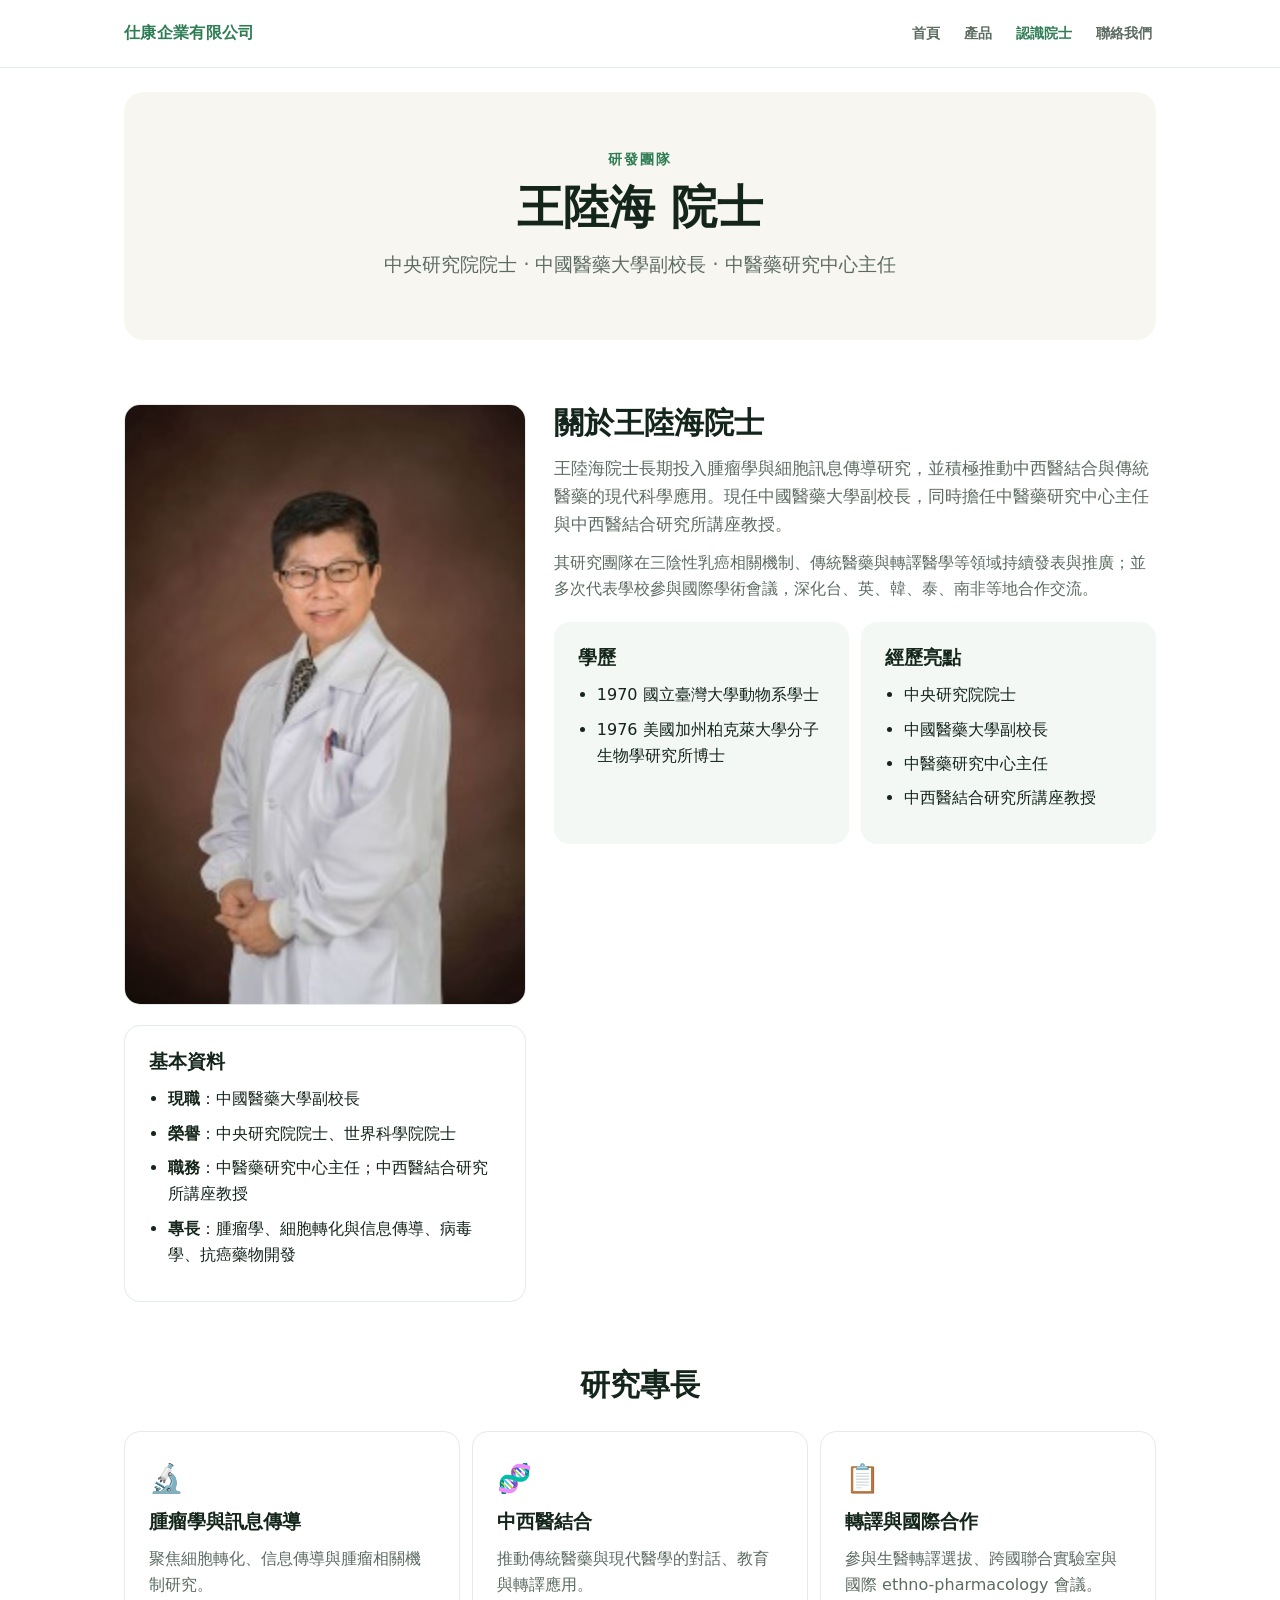
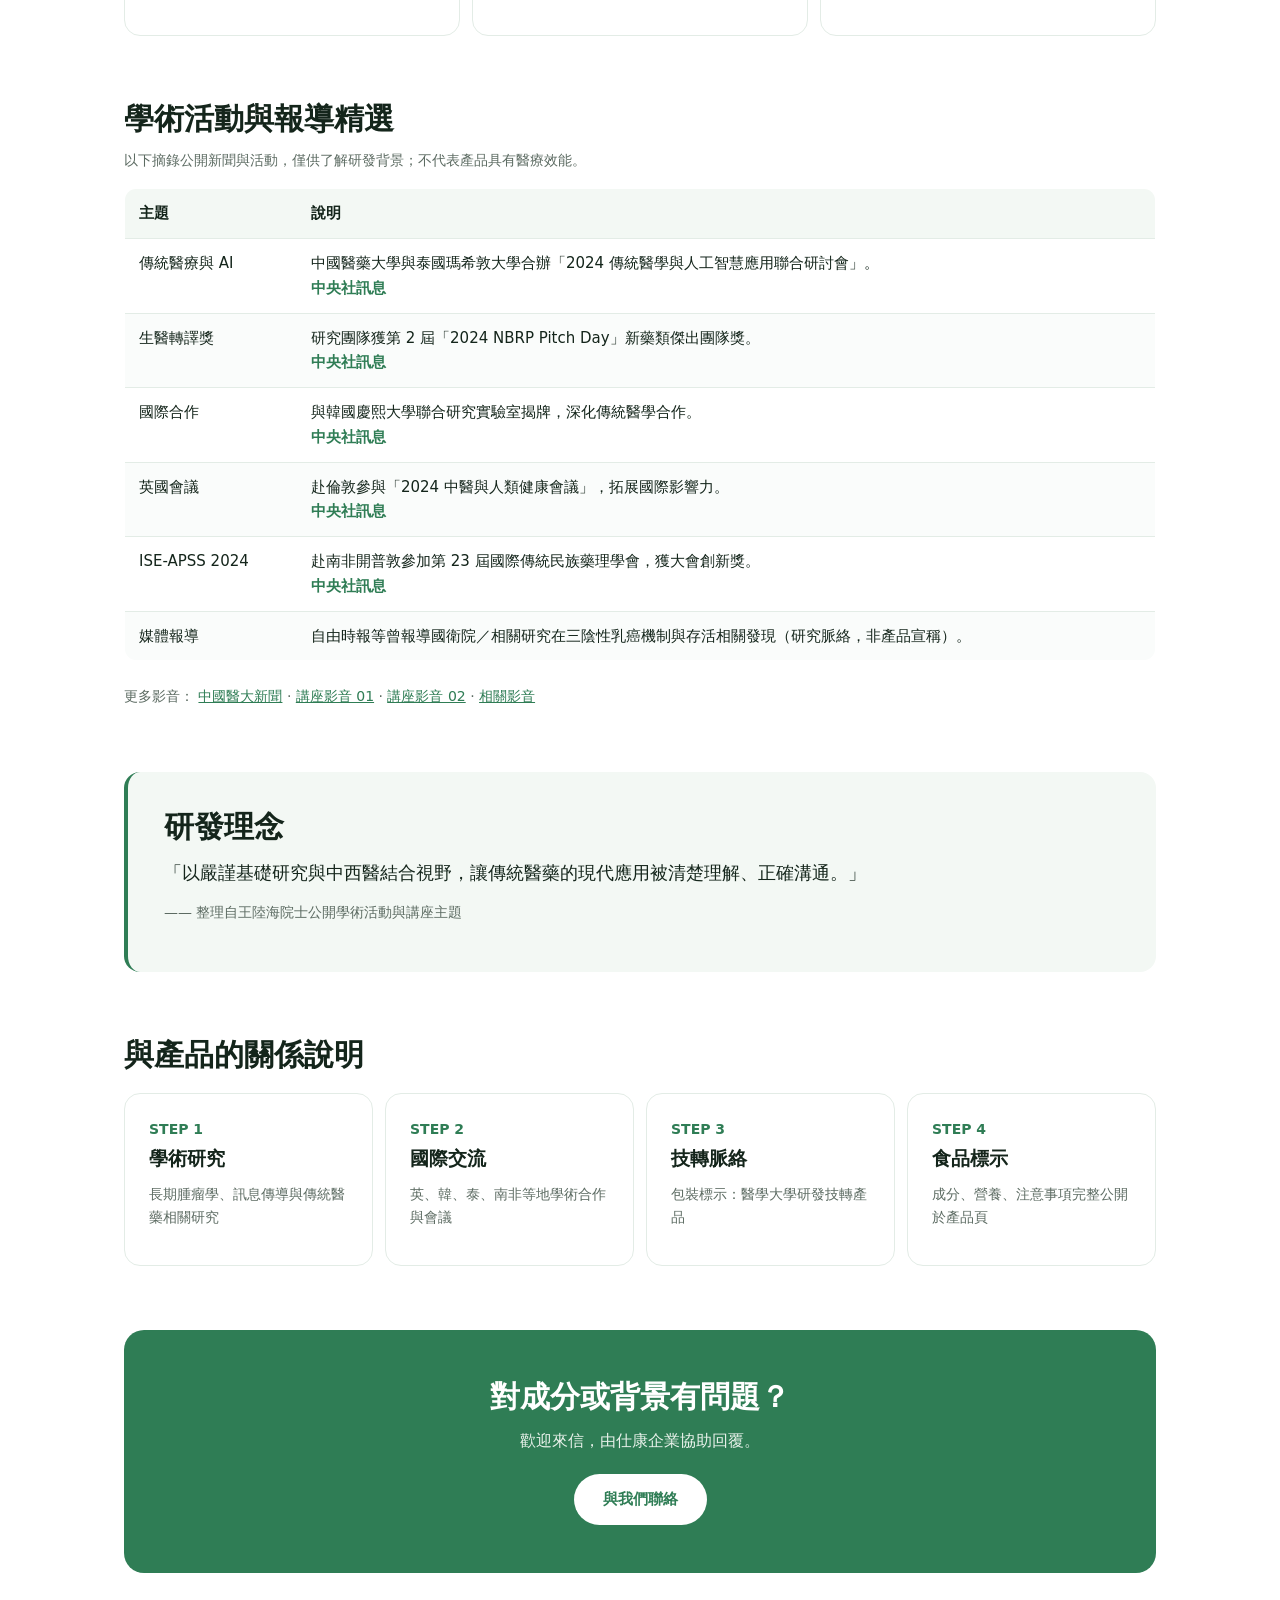
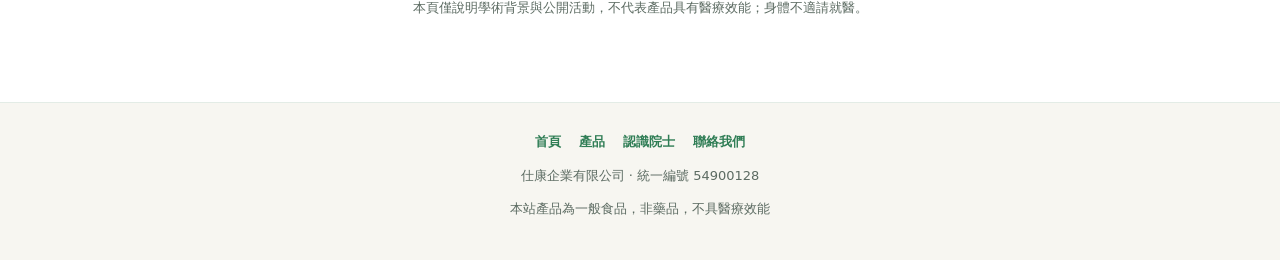
==== commit 93868109: "update site" ====
--- a/about/index.html
+++ b/about/index.html
@@ -10,7 +10,7 @@
 <body>
   <header class="site-header">
     <div class="site-header-inner">
-      <a class="brand" href="../"><span>赫保康-II</span></a>
+      <a class="brand" href="../"><span>仕康企業有限公司</span></a>
       <nav class="nav" aria-label="主要選單">
         <a href="../">首頁</a>
         <a href="../products/">產品</a>
@@ -29,7 +29,7 @@
 
     <section class="section split-about split">
       <div>
-        <img class="avatar" src="../assets/images/wang-headshot.jpg" alt="王陸海院士肖像" />
+        <img class="avatar" src="../assets/images/wang-official.jpg" alt="王陸海院士肖像" style="aspect-ratio:auto;object-fit:contain;background:#f3f8f4" />
         <div class="card" style="margin-top:20px">
           <h3>基本資料</h3>
           <ul>
@@ -122,24 +122,12 @@
           </tbody>
         </table>
       </div>
-      <p class="meta">更多個人頁與影音：
-        <a href="https://vincent91081876.github.io/LU-HAI-WANG-President-/" target="_blank" rel="noopener">個人介紹站</a> ·
+      <p class="meta">更多影音：
         <a href="https://www.cmu.edu.tw/news_detail.php?id=5800" target="_blank" rel="noopener">中國醫大新聞</a> ·
         <a href="https://youtu.be/7N4gMGYhV_s" target="_blank" rel="noopener">講座影音 01</a> ·
-        <a href="https://youtu.be/rT8ajuXK6Fo" target="_blank" rel="noopener">講座影音 02</a>
+        <a href="https://youtu.be/rT8ajuXK6Fo" target="_blank" rel="noopener">講座影音 02</a> ·
+        <a href="https://youtu.be/oQN8gXZIEoA" target="_blank" rel="noopener">相關影音</a>
       </p>
-    </section>
-
-    <section class="section">
-      <div class="section-head"><h2>活動與現場紀實</h2></div>
-      <div class="photo-grid">
-        <img src="../assets/images/wang-speak.jpg" alt="國際會議演講" />
-        <img src="../assets/images/wang-portrait.jpg" alt="會議現場合影" />
-        <img src="../assets/images/wang-lab.jpg" alt="實驗室研究" />
-        <img src="../assets/images/wang-lecture.jpg" alt="博雅經典講座" />
-        <img src="../assets/images/wang-cape.jpg" alt="ISE-APSS 2024 開普敦" />
-        <img src="../assets/images/wang-mic.jpg" alt="校園講座演講" />
-      </div>
     </section>
 
     <section class="section idea">
